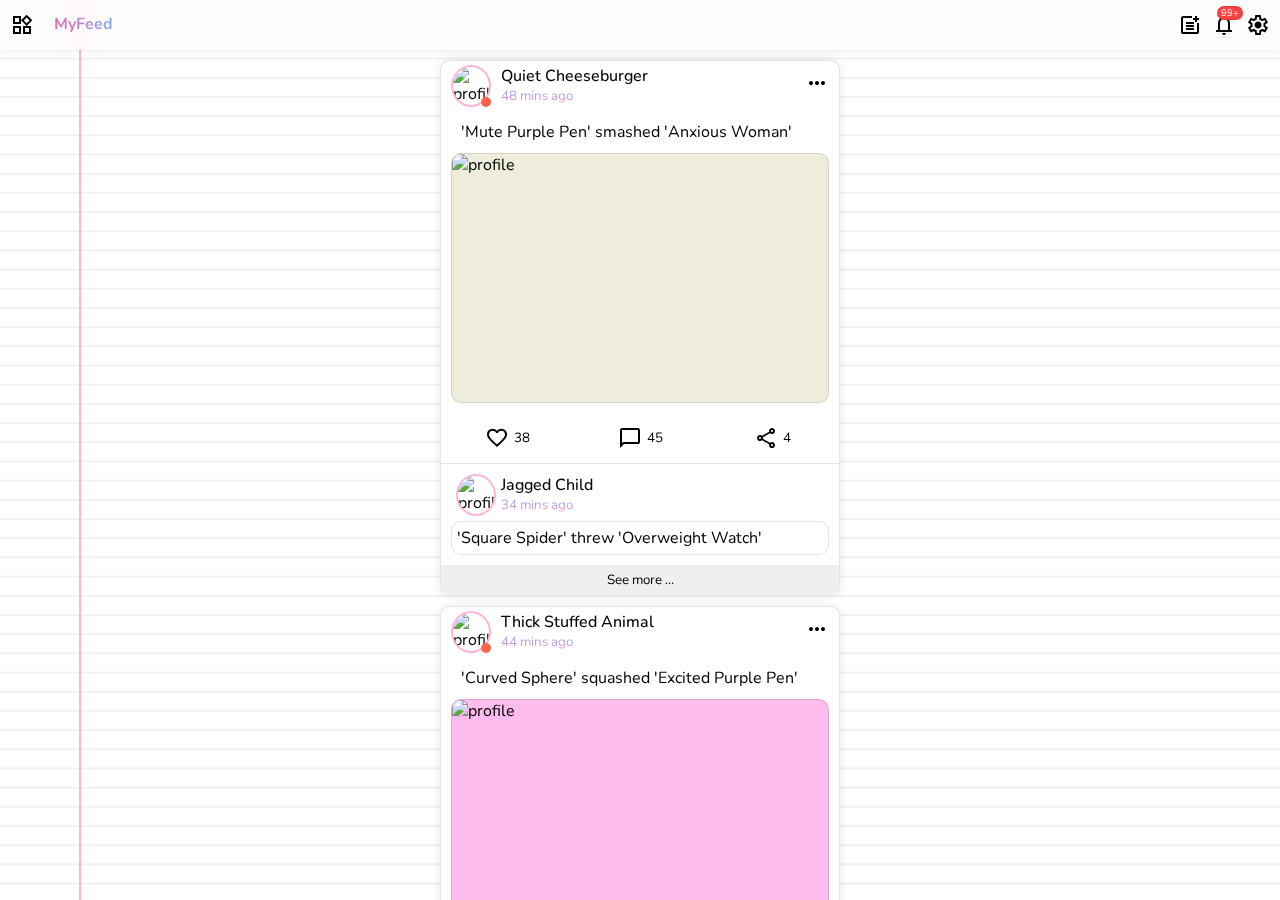
==== pages/home.html @ 2c27c767 "added setting box trail mode" ====
<!DOCTYPE html>
<html lang="en">

<head>
	<meta charset="UTF-8">
	<meta http-equiv="X-UA-Compatible" content="IE=edge">
	<meta name="viewport" content="width=device-width, initial-scale=1.0">
	<meta http-equiv="Content-Security-Policy" content="upgrade-insecure-requests">
	<title>Home</title>
	<link rel="stylesheet" href="../css/style.css">
	<link rel="stylesheet"
		href="https://fonts.googleapis.com/css2?family=Material+Symbols+Outlined:opsz,wght,FILL,GRAD@48,400,0,0" />
</head>

<body>
	<!-- Nav Bar -->
	<div class="nav">
		<div class="homeMenu">
			<span class="material-symbols-outlined menu">
				widgets
			</span>

			<a href="#">
				<h4 class="gradient-text">
					MyFeed
				</h4>
			</a>

			<!-- <input type="text" placeholder="Search here ..."> -->
		</div>

		<div class="notiSetting">
			<span class="material-symbols-outlined" title="Add New Post">
				post_add
			</span>

			<span class="material-symbols-outlined" title="Notifications">
				notifications
				<span class="noti-count">99+</span>
			</span>

			<span class="material-symbols-outlined setting-button" title="Settings">
				settings
			</span>
		</div>

		<div class="setting-box">
			<h2>Settings</h2>
			<div class="themes">
				<p>Choose Theme</p>
				<input type="radio" class="theme" name="fav_theme" value="default" checked>
				<label for="default">default</label><br>
				<input type="radio" class="theme" name="fav_theme" value="dark">
				<label for="dark">dark</label><br>
				<input type="radio" class="theme" name="fav_theme" value="monthy">
				<label for="monthy">monthy</label>
			</div>
			<div class="trails">
				<p>Choose Mouse Trail</p>
				<input type="radio" class="trail" name="fav_trail" value="none" checked>
				<label for="none">none</label><br>
				<input type="radio" class="trail" name="fav_trail" value="line">
				<label for="line">line</label><br>
				<input type="radio" class="trail" name="fav_trail" value="curly">
				<label for="curly">curly</label>
			</div>
		</div>
	</div>

	<!-- Posts -->
	<section class="post-section">
		<canvas id="myCanvas"></canvas>
	</section>

	<!-- Javascript Code Goes Here -->
	<script src="http://code.jquery.com/jquery-1.10.2.min.js"></script>
	<script src="../js/main.js"></script>
	<script src="../js/generateName.js"></script>
	<script src="../js/mouseTrail.js"></script>
</body>

</html>
---- css/style.css ----
@import url('https://fonts.googleapis.com/css2?family=Nunito&display=swap');

* {
    margin: 0;
    padding: 0;
    box-sizing: border-box;
    border: 0;
    font-family: 'Nunito', sans-serif;
    transition: .5s ease-in-out;
}
#myCanvas{
    position: fixed;
    width: 100vw;
    height: 100vh;
    background: transparent;
    pointer-events: visibleStroke;
}

body{
    background-color: var(--background);
    background-image:
    linear-gradient(90deg, transparent 79px, var(--extra-color) 79px, var(--extra-color) 81px, transparent 81px),
    linear-gradient(rgb(241, 241, 241).1em, transparent .1em);
    background-size: 100% 1.2em;
}

/* Colors */
:root {
    --background: white;
    --box-color: white;
    --extra-color: rgba(255, 182, 214, 1);
    --secondary-color: linear-gradient(45deg, rgba(255, 182, 214, 1) 0%, rgba(165, 206, 255, 1) 100%);
    --shadow-color: rgba(0, 0, 0, 0.1);
    --alert-color: rgb(255, 64, 64);
}

.gradient-text{
    background: -webkit-linear-gradient(45deg, rgb(246, 100, 163) 0%, rgb(121, 181, 255) 100%);
    -webkit-background-clip: text;
    -webkit-text-fill-color: transparent;
}

.center {
    display: flex;
    justify-content: center;
    align-items: center;
}

/* welcome section */
.welcome-section{
    display: flex;
    justify-content: center;
    align-items: center;
    flex-direction: column;
    width: 100%;
    min-height: 100vh;
    gap: 10px;
}
.title-text{
    padding: 10px;
}
.TOGETHER,.title-first-word{
    font-size: 3em;
    display: flex;
    padding: 0 20px;
    gap: 0;
    border: 1px solid var(--shadow-color);
    min-width: 160px;
    height: 75px;
    background: var(--background);
    box-shadow: 0 0 10px var(--shadow-color);
    z-index: 10;
}
.TOGETHER:hover{
    background: rgb(45, 45, 45);
    border: 1px solid transparent;
    gap: 10px;
    cursor: pointer;
}
.TO,.GET,.HER{
    text-transform: none;
}
.TOGETHER:hover .TO,.TOGETHER:hover .GET,.TOGETHER:hover .HER{
    padding: 0 5px;
    text-transform: capitalize;
}
.TOGETHER:hover .TO{
    color: blueviolet;
}
.TOGETHER:hover .GET{
    color: rgb(43, 202, 226);
}
.TOGETHER:hover .HER{
    color: rgb(244, 55, 153);
}

.title-text{
    display: flex;
    gap: 5px;
    flex-wrap: wrap;
}
.title-first-word{
    padding: 0;
}
.ani-text{
    position: relative;
    width: 100%;
    height: 100%;
    display: flex;
    justify-content: center;
    align-items: center;
    overflow: hidden;
}
.ani-text::before{
    content: '';
    opacity: 1;
    position: absolute;
    animation: ani-text-animation 15s linear infinite;
}
.ani-text:hover::before{
    animation-play-state: paused;
}
@keyframes ani-text-animation {
    0%{
        content: 'Chill';
        color: rgb(255, 48, 83);
        transform: translateX(0px);
    }
    5%{
        opacity: 1;
    }
    9%{
        transform: translateX(60px);
        opacity: 0;
    }
    10%{
        transform: translateX(-60px);
        opacity: 0;
    }
    11%{
        opacity: 1;
    }
    20%{
        content: 'Play';
        color: rgb(255, 166, 65);
        transform: translateX(0px);
    }
    25%{
        opacity: 1;
    }
    29%{
        transform: translateX(60px);
        opacity: 0;
    }
    30%{
        transform: translateX(-60px);
        opacity: 0;
    }
    31%{
        opacity: 1;
    }
    40%{
        content: 'Love';
        color: rgb(255, 240, 78);
        transform: translateX(0px);
    }
    45%{
        opacity: 1;
    }
    49%{
        transform: translateX(60px);
        opacity: 0;
    }
    50%{
        transform: translateX(-60px);
        opacity: 0;
    }
    51%{
        opacity: 1;
    }
    60%{
        content: 'Share';
        color: rgb(110, 255, 57);
        transform: translateX(0px);
    }
    65%{
        opacity: 1;
    }
    69%{
        transform: translateX(60px);
        opacity: 0;
    }
    70%{
        transform: translateX(-60px);
        opacity: 0;
    }
    71%{
        opacity: 1;
    }
    80%{
        content: 'React';
        color: rgb(72, 218, 255);
        transform: translateX(0px);
    }
    85%{
        opacity: 1;
    }
    89%{
        transform: translateX(60px);
        opacity: 0;
    }
    90%{
        transform: translateX(-60px);
        opacity: 0;
    }
    91%{
        opacity: 1;
    }
    100%{
        content: 'Chill';
        color: rgb(255, 70, 101);
        transform: translateX(0px);
    }
}

.login{
    padding: 10px;
    width: 400px;
    border: 1px solid var(--shadow-color);
    animation: popup 1s linear;
    background: var(--background);
    box-shadow: 0 0 10px var(--shadow-color);
}
@keyframes popup {
    to{
        opacity: 1;
        transform: translateY(0);
    }
    from{
        opacity: 0;
        transform: translateY(100px);
    }
}
.LSform{
    position: relative;
    display: flex;
    flex-direction: column;
    gap: 10px;
}
.LSform>*{
    padding: 10px;
    border-radius: 10px;
    width: 100%;
}
.LSform>h2{
    position: relative;
    background: -webkit-linear-gradient(90deg, rgb(255, 134, 186) 0%, rgb(120, 181, 255) 100%);
    -webkit-background-clip: text;
    -webkit-text-fill-color: transparent;
    z-index: 10;
}
.LSform>input{
    position: relative;
    border-bottom: 1px solid var(--shadow-color);
    height: 30px;
    outline: 1px solid transparent;
}
.LSform>input:hover,.LSform>input:focus{
    border-bottom: 1px solid transparent;
    outline: 1px solid var(--shadow-color);
    background: var(--shadow-color);
}
.LSform::before{
    content: '';
    position: absolute;
    width: 1px;
    height: 100%;
    background: linear-gradient(transparent,var(--extra-color),rgb(255, 50, 255),var(--extra-color),transparent);
    left: -11px;
    animation: pulse 3s linear alternate infinite;
}
.LSform>a{
    padding: 0;
}
.LSform>a>button{
    width: 100%;
    height: 30px;
    
    cursor: pointer;
}
.LSform>a>button:hover{
    background: var(--secondary-color);
}
.link{
    display: flex;
    justify-content: center;
    padding: 5px;
    text-decoration: none;
    font-size: small;
    background: -webkit-linear-gradient(90deg, rgb(255, 134, 186) 0%, rgb(120, 181, 255) 100%);
    -webkit-background-clip: text;
    -webkit-text-fill-color: transparent;
    text-shadow: 0 0 3px var(--shadow-color);
}
.link:hover{
    background: -webkit-linear-gradient(45deg, rgb(255, 31, 128) 0%, rgb(33, 133, 255)100%);
    -webkit-background-clip: text;
    -webkit-text-fill-color: transparent;
}
@keyframes pulse {
    to{
        opacity: 0.5;
    }
    from{
        opacity: 1;
    }
}

@media only screen and (max-width: 600px) {
    .title-text{
        position: absolute;
        flex-direction: column;
        top: 20px;
        width: 75%;
    }
    .TOGETHER{
        justify-content: center;
    }
    .login{
        width: 75%;
    }
}

/* Nav Bar Css Here */
.nav{
    position: fixed;
    top: 0;
    left: 0;
    width: 100%;
    height: 50px;
    box-shadow: 0 0 10px var(--shadow-color);
    z-index: 1000;
    backdrop-filter: blur(10px);
    display: flex;
    justify-content: space-between;
    align-items: center;
    padding: 0 10px;
}
.homeMenu{
    display: flex;
    gap: 20px;
}
.homeMenu input{
    border: 1px solid var(--shadow-color);
    padding: 0 10px;
    border-radius: 10px;
    outline: 1px solid transparent;
}
.homeMenu input:focus{
    border: 1px solid transparent;
    outline: 1.5px solid var(--extra-color);
}
.homeMenu a{
    text-decoration: none;
}
.menu{
    cursor: pointer;
}
.notiSetting{
    display: flex;
    gap: 10px;
}
.notiSetting>span{
    cursor: pointer;
    position: relative;
}
.noti-count{
    position: absolute;
    top: -7px;
    right: -7px;
    font-size: 0.4em;
    background: var(--alert-color);
    display: flex;
    justify-content: center;
    align-items: center;
    padding: 1px 3px;
    border: 1px solid var(--shadow-color);
    border-radius: 8px;
    color: var(--background);
}

/* Post Codes */
.post-section {
    position: relative;
    width: 100vw;
    height: 100vh;
    gap: 10px;
    padding: 60px 20px;
    overflow: hidden;
    overflow-y: scroll;

    display: flex;
    align-items: center;
    flex-direction: column;
}
.post-section::-webkit-scrollbar{
    display: none;
}

.post {
    background: var(--background);
    position: relative;
    width: 400px;
    box-shadow: 0 0 10px var(--shadow-color);
    border-radius: 10px;
    opacity: 0;
    transform: translateX(-100px);
    border: 1px solid var(--shadow-color);

    display: flex;
    justify-content: center;
    align-items: center;
    flex-direction: column;
}
.post:hover{
    box-shadow: -25px 25px 20px var(--shadow-color);
}
.post.show{
    opacity: 1;
    transform: translateX(0);
}

.post-body,
.post-head,
.post-foot {
    width: 100%;
}

.post-head,
.post-foot {
    height: 50px;
    background: var(--secondary-color);
}

.post-head {
    display: flex;
    justify-content: space-between;
    padding: 5px 10px;
    align-items: center;
    background: var(--background);
    border-radius: 10px 10px 0 0;
}

.post-option {
    position: absolute;
    top: 0;
    right: 0;
    padding: 10px;
}

.post-option-box {
    position: absolute;
    background: var(--background);
    right: 0;
    top: 0px;
    padding: 10px;
    border-left: 1px solid var(--shadow-color);
    border-bottom: 1px solid var(--shadow-color);
    border-radius: 0 10px 0 10px;

    display: flex;
    gap: 2px;
    flex-direction: column;

    transform-origin: top right;
    transform: scale(0);
}

.post-option:hover .post-option-box {
    transform: scale(1);
}

.post-option-box>p {
    display: flex;
    align-items: center;
    border: 1px solid transparent;
    padding: 3px 10px;
    gap: 5px;
    border-radius: 10px;
    font-size: 0.9em;
}

.post-option-box>p:hover {
    cursor: pointer;
    border: 1px solid var(--extra-color);
    background: var(--extra-color);
}

.post-user-info {
    position: relative;
    display: flex;
    gap: 5px;
}

.profile {
    width: 40px;
    aspect-ratio: 1/1;
    border: 2px solid var(--extra-color);
    border-radius: 50%;
    background: var(--background);
}

.post-head>.post-user-info>.active {
    position: absolute;
    width: 10px;
    height: 10px;
    background: grey;
    border-radius: 10px;
    bottom: 0;
    left: 30px;
}

.post-head>.post-user-info>.active.yes {
    background: greenyellow;
}

.post-head>.post-user-info>.active.no {
    background: tomato;
}

.post-username-box {
    padding: 0 5px;
}

.post-username-box>p:nth-child(1) {
    font-weight: 500;
}

.post-username-box>p:nth-child(2) {
    font-size: smaller;
    background: -webkit-linear-gradient(90deg, rgb(255, 134, 186) 0%, rgb(120, 181, 255) 100%);
    -webkit-background-clip: text;
    -webkit-text-fill-color: transparent;
}

.post-body {
    display: flex;
    padding: 10px;
    min-height: 250px;
    flex-direction: column;
    gap: 10px;
}
.post-body>p{
    padding: 0 10px;
}

.post-body img {
    background: var(--iColor);
    width: 100%;
    height: 250px;
    border: 1px solid var(--shadow-color);
    border-radius: 10px;
}

.post-foot {
    display: flex;
    background: transparent;
    justify-content: space-evenly;
    align-items: center;
    overflow: hidden;
}

.post-foot>button,.post-foot>div {
    width: 100%;
    height: 100%;
    background: transparent;
    color: black;
    font-size: smaller;

    display: flex;
    justify-content: center;
    align-items: center;
    gap: 5px;
    transition: 0.5s ease-in-out;
}

.post-foot>button:hover {
    cursor: pointer;
    background: var(--shadow-color);
}

.post-foot>button:nth-child(1):focus {
    cursor: pointer;
    background: var(--extra-color);
}

/* comment */
.comments{
    width: 100%;
}
.comment{
    display: flex;
    flex-direction: column;
    padding: 5px 10px 10px 10px;
    border-top: 1px solid var(--shadow-color);
}
.comment-content{
    padding: 5px;
    border-radius: 10px;
    border: 1px solid var(--shadow-color);
}
.comment-username-box{
    display: flex;
    padding: 5px;
}
.comment-username-box>img{
    width: 40px;
    border-radius: 50%;
    background: var(--background);
}
.comment-box{
    position: absolute;
    width: 100%;
    height: 50px;
    display: flex;
    justify-content: space-between;
    align-items: center;
    padding: 10px;
    background: var(--background);

    transform-origin: right;
    opacity: 0;
    transform: scaleX(0) scaleY(0);
}
.comment-button:hover .comment-box,.comment-button:focus .comment-box{
    opacity: 1;
    transform: scaleX(1) scaleY(1);
}
.comment-box>textarea{
    border: 1px solid var(--shadow-color);
    padding: 0 3px;
    resize: none;
    border-radius: 5px;
}
.comment-box>button{
    cursor: pointer;
    width: 35px;
    height: 35px;
    background: var(--background);
}
.seemore{
    cursor: pointer;
    height: 30px;
    width: 100%;
    border-radius: 0 0 10px 10px;
}
.seemore:hover{
    background: var(--shadow-color);
}

@media only screen and (max-width: 600px) {
    .post{
        width: 100%;
    }
}

.post:last-child{
    /* background: green; */
}

/* setting box */
.setting-box{
    position: absolute;
    right: 5px;
    top: 55px;
    background: var(--shadow-color);
    border: 1px solid var(--shadow-color);
    border-radius: 10px;
    padding: 10px;
    width: 300px;

    display: flex;
    flex-direction: column;
    gap: 10px;

    transform: translateX(350px);
}
.setting-box.show{
    transform: translateX(0);
}
.setting-box>*{
    background: var(--background);
    border: 1px solid var(--shadow-color);
    padding: 10px;
    border-radius: 10px;
}
.setting-box>*>p{
    border-bottom: 1px solid var(--shadow-color);
    padding-bottom: 5px;
    margin-bottom: 5px;
}
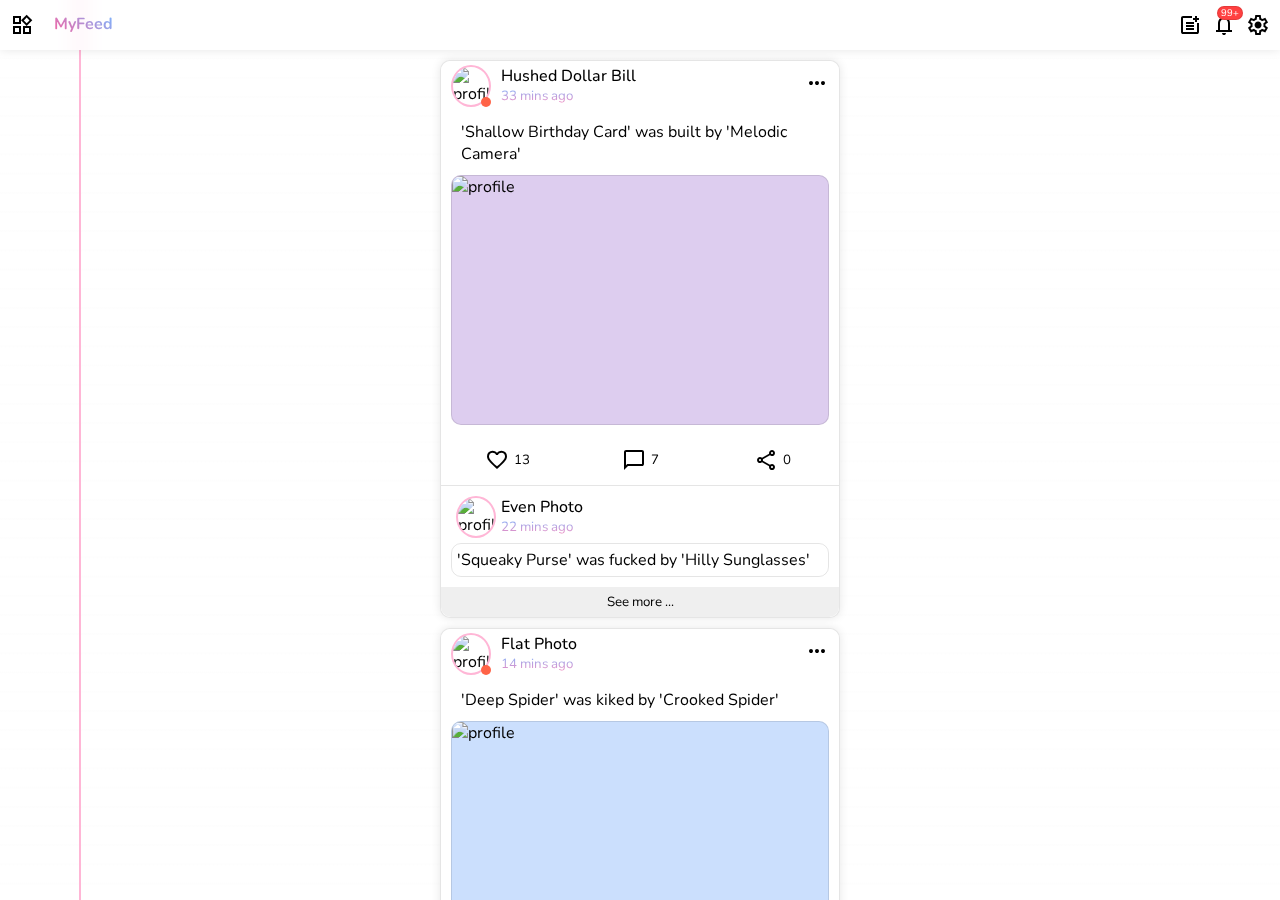
==== commit 2c40c5ec: "added theme" ====
--- a/pages/home.html
+++ b/pages/home.html
@@ -57,12 +57,6 @@
 			</div>
 			<div class="trails">
 				<p>Choose Mouse Trail</p>
-				<input type="radio" class="trail" name="fav_trail" value="none" checked>
-				<label for="none">none</label><br>
-				<input type="radio" class="trail" name="fav_trail" value="line">
-				<label for="line">line</label><br>
-				<input type="radio" class="trail" name="fav_trail" value="curly">
-				<label for="curly">curly</label>
 			</div>
 		</div>
 	</div>
--- a/css/style.css
+++ b/css/style.css
@@ -7,6 +7,7 @@
     border: 0;
     font-family: 'Nunito', sans-serif;
     transition: .5s ease-in-out;
+    color: var(--text-color);
 }
 #myCanvas{
     position: fixed;
@@ -20,7 +21,7 @@
     background-color: var(--background);
     background-image:
     linear-gradient(90deg, transparent 79px, var(--extra-color) 79px, var(--extra-color) 81px, transparent 81px),
-    linear-gradient(rgb(241, 241, 241).1em, transparent .1em);
+    linear-gradient(rgba(241, 241, 241, 0.1).1em, transparent .1em);
     background-size: 100% 1.2em;
 }
 
@@ -31,6 +32,37 @@
     --extra-color: rgba(255, 182, 214, 1);
     --secondary-color: linear-gradient(45deg, rgba(255, 182, 214, 1) 0%, rgba(165, 206, 255, 1) 100%);
     --shadow-color: rgba(0, 0, 0, 0.1);
+    --text-color: black;
+    --alert-color: rgb(255, 64, 64);
+}
+
+.default{
+    --background: white;
+    --box-color: white;
+    --extra-color: rgba(255, 182, 214, 1);
+    --secondary-color: linear-gradient(45deg, rgba(255, 182, 214, 1) 0%, rgba(165, 206, 255, 1) 100%);
+    --shadow-color: rgba(0, 0, 0, 0.1);
+    --text-color: black;
+    --alert-color: rgb(255, 64, 64);
+}
+
+.dark{
+    --background: rgb(30, 30, 30);
+    --box-color: rgb(30, 30, 30);
+    --extra-color: rgb(255, 98, 231);
+    --secondary-color: linear-gradient(45deg, rgb(255, 120, 178) 0%, rgba(113, 177, 255) 100%);
+    --shadow-color: rgba(186, 186, 186, 0.1);
+    --text-color: rgb(232, 232, 232);
+    --alert-color: rgb(255, 64, 64);
+}
+
+.monthy{
+    --background: white;
+    --box-color: white;
+    --extra-color: rgba(255, 182, 214, 1);
+    --secondary-color: linear-gradient(45deg, rgba(255, 182, 214, 1) 0%, rgba(165, 206, 255, 1) 100%);
+    --shadow-color: rgba(0, 0, 0, 0.1);
+    --text-color: black;
     --alert-color: rgb(255, 64, 64);
 }
 
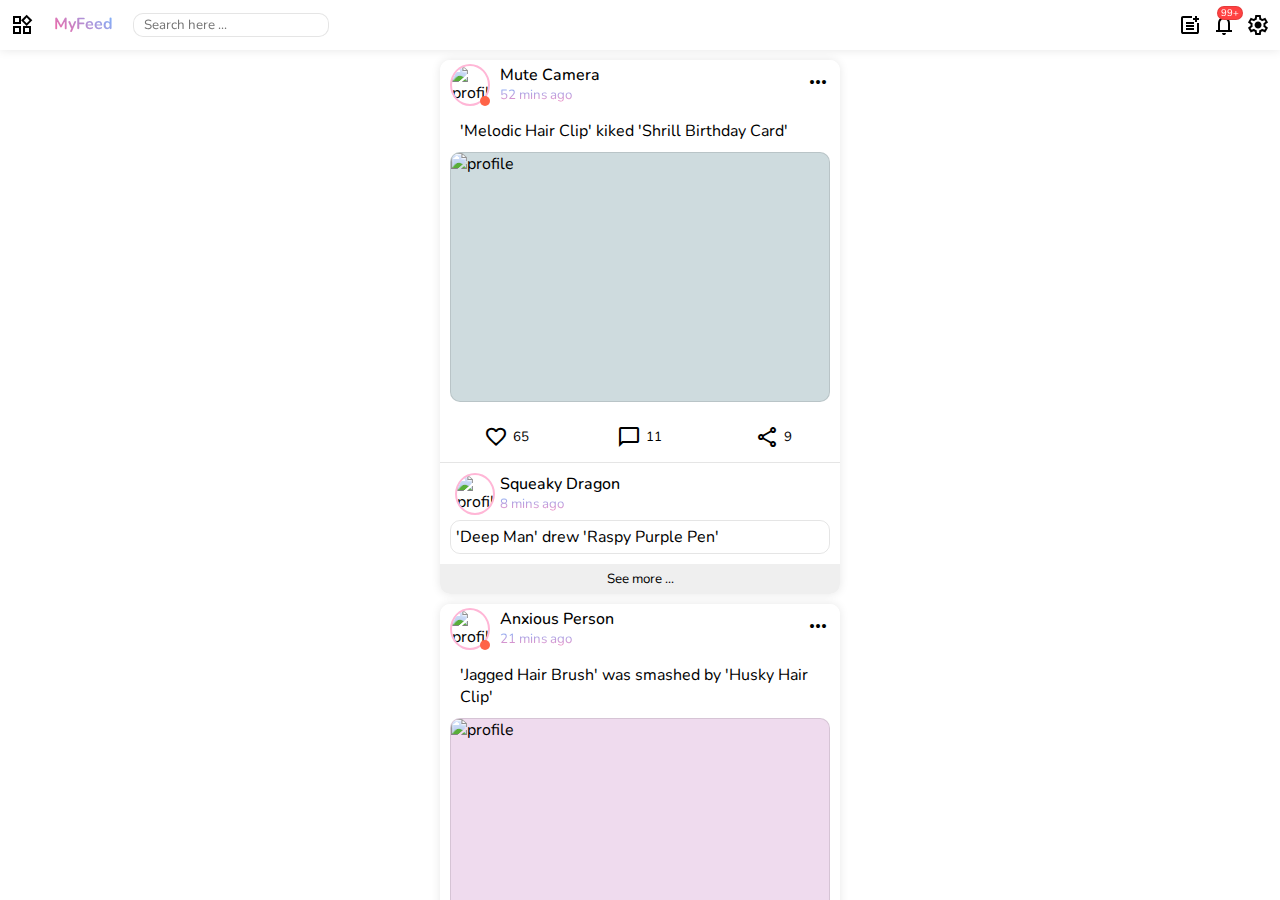
==== commit df4df602: "Update" ====
--- a/pages/home.html
+++ b/pages/home.html
@@ -1,17 +1,13 @@
 <!DOCTYPE html>
 <html lang="en">
-
 <head>
 	<meta charset="UTF-8">
 	<meta http-equiv="X-UA-Compatible" content="IE=edge">
 	<meta name="viewport" content="width=device-width, initial-scale=1.0">
-	<meta http-equiv="Content-Security-Policy" content="upgrade-insecure-requests">
-	<title>Home</title>
+	<title>Index</title>
 	<link rel="stylesheet" href="../css/style.css">
-	<link rel="stylesheet"
-		href="https://fonts.googleapis.com/css2?family=Material+Symbols+Outlined:opsz,wght,FILL,GRAD@48,400,0,0" />
+	<link rel="stylesheet" href="https://fonts.googleapis.com/css2?family=Material+Symbols+Outlined:opsz,wght,FILL,GRAD@48,400,0,0" />
 </head>
-
 <body>
 	<!-- Nav Bar -->
 	<div class="nav">
@@ -26,7 +22,7 @@
 				</h4>
 			</a>
 
-			<!-- <input type="text" placeholder="Search here ..."> -->
+			<input type="text" placeholder="Search here ...">
 		</div>
 
 		<div class="notiSetting">
@@ -39,38 +35,19 @@
 				<span class="noti-count">99+</span>
 			</span>
 
-			<span class="material-symbols-outlined setting-button" title="Settings">
+			<span class="material-symbols-outlined" title="Settings">
 				settings
 			</span>
 		</div>
-
-		<div class="setting-box">
-			<h2>Settings</h2>
-			<div class="themes">
-				<p>Choose Theme</p>
-				<input type="radio" class="theme" name="fav_theme" value="default" checked>
-				<label for="default">default</label><br>
-				<input type="radio" class="theme" name="fav_theme" value="dark">
-				<label for="dark">dark</label><br>
-				<input type="radio" class="theme" name="fav_theme" value="monthy">
-				<label for="monthy">monthy</label>
-			</div>
-			<div class="trails">
-				<p>Choose Mouse Trail</p>
-			</div>
-		</div>
 	</div>
-
+	
 	<!-- Posts -->
 	<section class="post-section">
-		<canvas id="myCanvas"></canvas>
 	</section>
 
 	<!-- Javascript Code Goes Here -->
 	<script src="http://code.jquery.com/jquery-1.10.2.min.js"></script>
 	<script src="../js/main.js"></script>
 	<script src="../js/generateName.js"></script>
-	<script src="../js/mouseTrail.js"></script>
 </body>
-
 </html>--- a/css/style.css
+++ b/css/style.css
@@ -7,22 +7,6 @@
     border: 0;
     font-family: 'Nunito', sans-serif;
     transition: .5s ease-in-out;
-    color: var(--text-color);
-}
-#myCanvas{
-    position: fixed;
-    width: 100vw;
-    height: 100vh;
-    background: transparent;
-    pointer-events: visibleStroke;
-}
-
-body{
-    background-color: var(--background);
-    background-image:
-    linear-gradient(90deg, transparent 79px, var(--extra-color) 79px, var(--extra-color) 81px, transparent 81px),
-    linear-gradient(rgba(241, 241, 241, 0.1).1em, transparent .1em);
-    background-size: 100% 1.2em;
 }
 
 /* Colors */
@@ -32,38 +16,7 @@
     --extra-color: rgba(255, 182, 214, 1);
     --secondary-color: linear-gradient(45deg, rgba(255, 182, 214, 1) 0%, rgba(165, 206, 255, 1) 100%);
     --shadow-color: rgba(0, 0, 0, 0.1);
-    --text-color: black;
-    --alert-color: rgb(255, 64, 64);
-}
-
-.default{
-    --background: white;
-    --box-color: white;
-    --extra-color: rgba(255, 182, 214, 1);
-    --secondary-color: linear-gradient(45deg, rgba(255, 182, 214, 1) 0%, rgba(165, 206, 255, 1) 100%);
-    --shadow-color: rgba(0, 0, 0, 0.1);
-    --text-color: black;
-    --alert-color: rgb(255, 64, 64);
-}
-
-.dark{
-    --background: rgb(30, 30, 30);
-    --box-color: rgb(30, 30, 30);
-    --extra-color: rgb(255, 98, 231);
-    --secondary-color: linear-gradient(45deg, rgb(255, 120, 178) 0%, rgba(113, 177, 255) 100%);
-    --shadow-color: rgba(186, 186, 186, 0.1);
-    --text-color: rgb(232, 232, 232);
-    --alert-color: rgb(255, 64, 64);
-}
-
-.monthy{
-    --background: white;
-    --box-color: white;
-    --extra-color: rgba(255, 182, 214, 1);
-    --secondary-color: linear-gradient(45deg, rgba(255, 182, 214, 1) 0%, rgba(165, 206, 255, 1) 100%);
-    --shadow-color: rgba(0, 0, 0, 0.1);
-    --text-color: black;
-    --alert-color: rgb(255, 64, 64);
+    --alert-color: rgb(255, 65, 65);
 }
 
 .gradient-text{
@@ -76,291 +29,6 @@
     display: flex;
     justify-content: center;
     align-items: center;
-}
-
-/* welcome section */
-.welcome-section{
-    display: flex;
-    justify-content: center;
-    align-items: center;
-    flex-direction: column;
-    width: 100%;
-    min-height: 100vh;
-    gap: 10px;
-}
-.title-text{
-    padding: 10px;
-}
-.TOGETHER,.title-first-word{
-    font-size: 3em;
-    display: flex;
-    padding: 0 20px;
-    gap: 0;
-    border: 1px solid var(--shadow-color);
-    min-width: 160px;
-    height: 75px;
-    background: var(--background);
-    box-shadow: 0 0 10px var(--shadow-color);
-    z-index: 10;
-}
-.TOGETHER:hover{
-    background: rgb(45, 45, 45);
-    border: 1px solid transparent;
-    gap: 10px;
-    cursor: pointer;
-}
-.TO,.GET,.HER{
-    text-transform: none;
-}
-.TOGETHER:hover .TO,.TOGETHER:hover .GET,.TOGETHER:hover .HER{
-    padding: 0 5px;
-    text-transform: capitalize;
-}
-.TOGETHER:hover .TO{
-    color: blueviolet;
-}
-.TOGETHER:hover .GET{
-    color: rgb(43, 202, 226);
-}
-.TOGETHER:hover .HER{
-    color: rgb(244, 55, 153);
-}
-
-.title-text{
-    display: flex;
-    gap: 5px;
-    flex-wrap: wrap;
-}
-.title-first-word{
-    padding: 0;
-}
-.ani-text{
-    position: relative;
-    width: 100%;
-    height: 100%;
-    display: flex;
-    justify-content: center;
-    align-items: center;
-    overflow: hidden;
-}
-.ani-text::before{
-    content: '';
-    opacity: 1;
-    position: absolute;
-    animation: ani-text-animation 15s linear infinite;
-}
-.ani-text:hover::before{
-    animation-play-state: paused;
-}
-@keyframes ani-text-animation {
-    0%{
-        content: 'Chill';
-        color: rgb(255, 48, 83);
-        transform: translateX(0px);
-    }
-    5%{
-        opacity: 1;
-    }
-    9%{
-        transform: translateX(60px);
-        opacity: 0;
-    }
-    10%{
-        transform: translateX(-60px);
-        opacity: 0;
-    }
-    11%{
-        opacity: 1;
-    }
-    20%{
-        content: 'Play';
-        color: rgb(255, 166, 65);
-        transform: translateX(0px);
-    }
-    25%{
-        opacity: 1;
-    }
-    29%{
-        transform: translateX(60px);
-        opacity: 0;
-    }
-    30%{
-        transform: translateX(-60px);
-        opacity: 0;
-    }
-    31%{
-        opacity: 1;
-    }
-    40%{
-        content: 'Love';
-        color: rgb(255, 240, 78);
-        transform: translateX(0px);
-    }
-    45%{
-        opacity: 1;
-    }
-    49%{
-        transform: translateX(60px);
-        opacity: 0;
-    }
-    50%{
-        transform: translateX(-60px);
-        opacity: 0;
-    }
-    51%{
-        opacity: 1;
-    }
-    60%{
-        content: 'Share';
-        color: rgb(110, 255, 57);
-        transform: translateX(0px);
-    }
-    65%{
-        opacity: 1;
-    }
-    69%{
-        transform: translateX(60px);
-        opacity: 0;
-    }
-    70%{
-        transform: translateX(-60px);
-        opacity: 0;
-    }
-    71%{
-        opacity: 1;
-    }
-    80%{
-        content: 'React';
-        color: rgb(72, 218, 255);
-        transform: translateX(0px);
-    }
-    85%{
-        opacity: 1;
-    }
-    89%{
-        transform: translateX(60px);
-        opacity: 0;
-    }
-    90%{
-        transform: translateX(-60px);
-        opacity: 0;
-    }
-    91%{
-        opacity: 1;
-    }
-    100%{
-        content: 'Chill';
-        color: rgb(255, 70, 101);
-        transform: translateX(0px);
-    }
-}
-
-.login{
-    padding: 10px;
-    width: 400px;
-    border: 1px solid var(--shadow-color);
-    animation: popup 1s linear;
-    background: var(--background);
-    box-shadow: 0 0 10px var(--shadow-color);
-}
-@keyframes popup {
-    to{
-        opacity: 1;
-        transform: translateY(0);
-    }
-    from{
-        opacity: 0;
-        transform: translateY(100px);
-    }
-}
-.LSform{
-    position: relative;
-    display: flex;
-    flex-direction: column;
-    gap: 10px;
-}
-.LSform>*{
-    padding: 10px;
-    border-radius: 10px;
-    width: 100%;
-}
-.LSform>h2{
-    position: relative;
-    background: -webkit-linear-gradient(90deg, rgb(255, 134, 186) 0%, rgb(120, 181, 255) 100%);
-    -webkit-background-clip: text;
-    -webkit-text-fill-color: transparent;
-    z-index: 10;
-}
-.LSform>input{
-    position: relative;
-    border-bottom: 1px solid var(--shadow-color);
-    height: 30px;
-    outline: 1px solid transparent;
-}
-.LSform>input:hover,.LSform>input:focus{
-    border-bottom: 1px solid transparent;
-    outline: 1px solid var(--shadow-color);
-    background: var(--shadow-color);
-}
-.LSform::before{
-    content: '';
-    position: absolute;
-    width: 1px;
-    height: 100%;
-    background: linear-gradient(transparent,var(--extra-color),rgb(255, 50, 255),var(--extra-color),transparent);
-    left: -11px;
-    animation: pulse 3s linear alternate infinite;
-}
-.LSform>a{
-    padding: 0;
-}
-.LSform>a>button{
-    width: 100%;
-    height: 30px;
-    
-    cursor: pointer;
-}
-.LSform>a>button:hover{
-    background: var(--secondary-color);
-}
-.link{
-    display: flex;
-    justify-content: center;
-    padding: 5px;
-    text-decoration: none;
-    font-size: small;
-    background: -webkit-linear-gradient(90deg, rgb(255, 134, 186) 0%, rgb(120, 181, 255) 100%);
-    -webkit-background-clip: text;
-    -webkit-text-fill-color: transparent;
-    text-shadow: 0 0 3px var(--shadow-color);
-}
-.link:hover{
-    background: -webkit-linear-gradient(45deg, rgb(255, 31, 128) 0%, rgb(33, 133, 255)100%);
-    -webkit-background-clip: text;
-    -webkit-text-fill-color: transparent;
-}
-@keyframes pulse {
-    to{
-        opacity: 0.5;
-    }
-    from{
-        opacity: 1;
-    }
-}
-
-@media only screen and (max-width: 600px) {
-    .title-text{
-        position: absolute;
-        flex-direction: column;
-        top: 20px;
-        width: 75%;
-    }
-    .TOGETHER{
-        justify-content: center;
-    }
-    .login{
-        width: 75%;
-    }
 }
 
 /* Nav Bar Css Here */
@@ -426,6 +94,7 @@
     position: relative;
     width: 100vw;
     height: 100vh;
+    background: var(--background);
     gap: 10px;
     padding: 60px 20px;
     overflow: hidden;
@@ -440,14 +109,12 @@
 }
 
 .post {
-    background: var(--background);
     position: relative;
     width: 400px;
     box-shadow: 0 0 10px var(--shadow-color);
     border-radius: 10px;
     opacity: 0;
     transform: translateX(-100px);
-    border: 1px solid var(--shadow-color);
 
     display: flex;
     justify-content: center;
@@ -698,36 +365,4 @@
 
 .post:last-child{
     /* background: green; */
-}
-
-/* setting box */
-.setting-box{
-    position: absolute;
-    right: 5px;
-    top: 55px;
-    background: var(--shadow-color);
-    border: 1px solid var(--shadow-color);
-    border-radius: 10px;
-    padding: 10px;
-    width: 300px;
-
-    display: flex;
-    flex-direction: column;
-    gap: 10px;
-
-    transform: translateX(350px);
-}
-.setting-box.show{
-    transform: translateX(0);
-}
-.setting-box>*{
-    background: var(--background);
-    border: 1px solid var(--shadow-color);
-    padding: 10px;
-    border-radius: 10px;
-}
-.setting-box>*>p{
-    border-bottom: 1px solid var(--shadow-color);
-    padding-bottom: 5px;
-    margin-bottom: 5px;
 }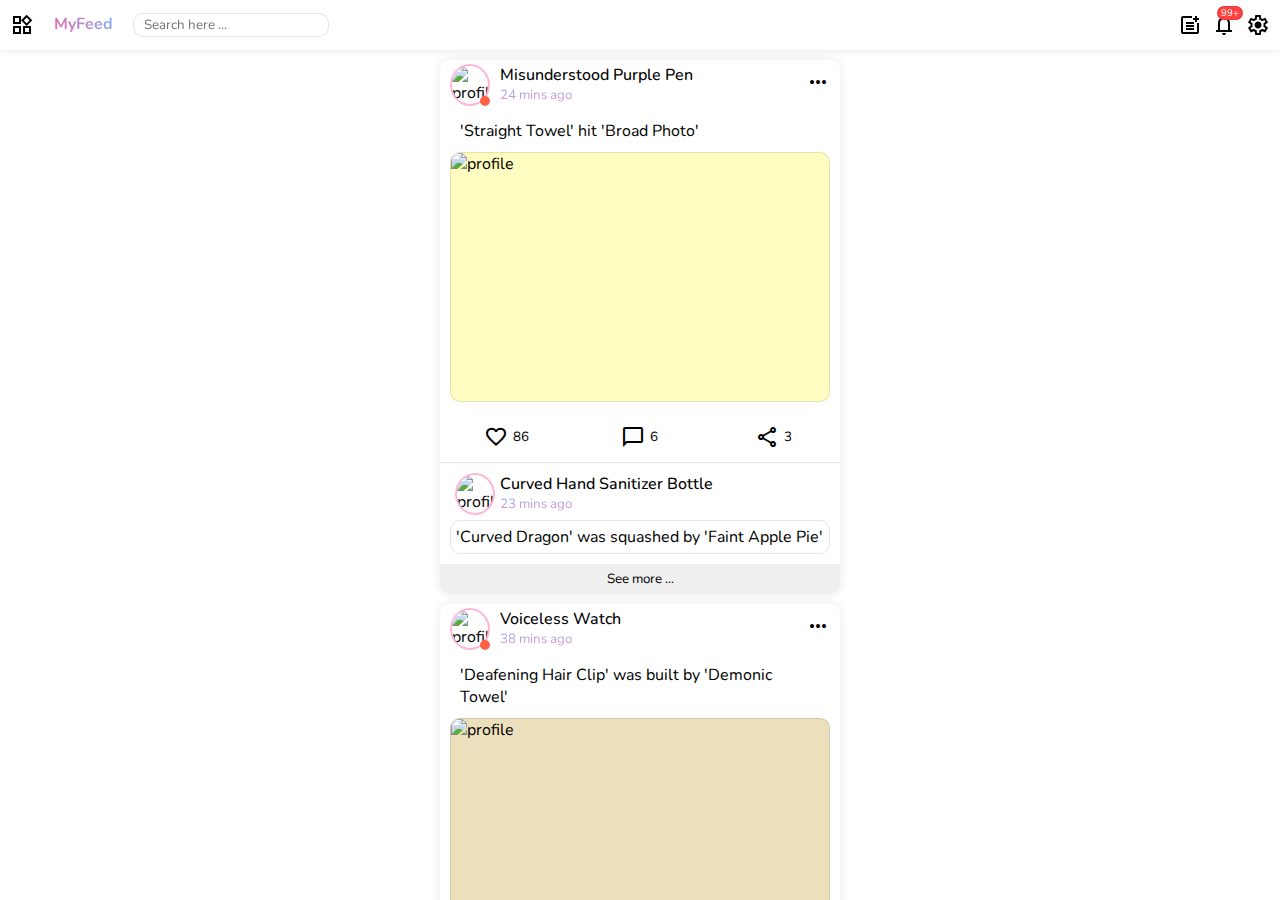
==== commit 3984a530: "Update home.html" ====
--- a/pages/home.html
+++ b/pages/home.html
@@ -4,6 +4,7 @@
 	<meta charset="UTF-8">
 	<meta http-equiv="X-UA-Compatible" content="IE=edge">
 	<meta name="viewport" content="width=device-width, initial-scale=1.0">
+	<meta http-equiv="Content-Security-Policy" content="upgrade-insecure-requests">
 	<title>Index</title>
 	<link rel="stylesheet" href="../css/style.css">
 	<link rel="stylesheet" href="https://fonts.googleapis.com/css2?family=Material+Symbols+Outlined:opsz,wght,FILL,GRAD@48,400,0,0" />
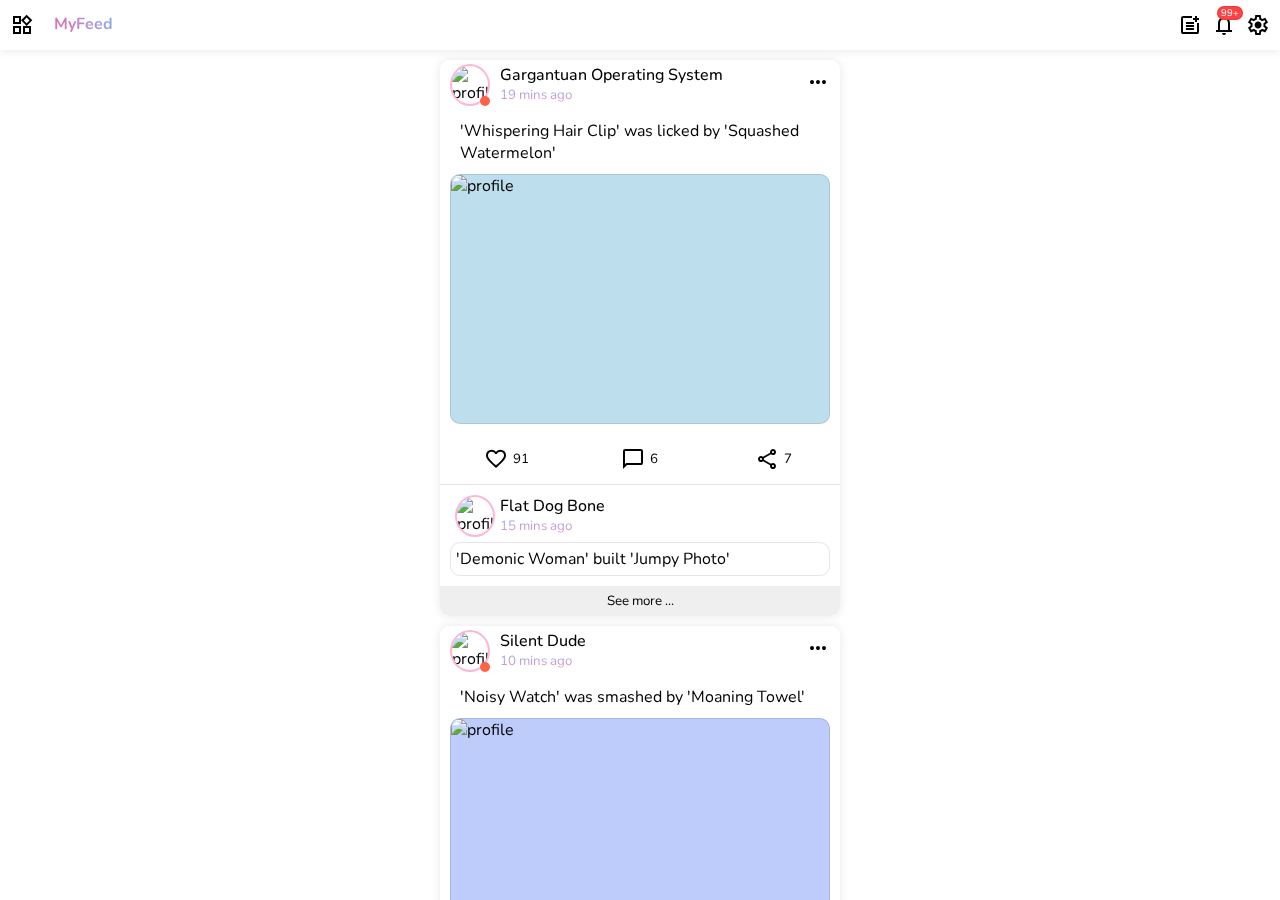
==== commit 7bd17028: "Added Mouse Trail effect" ====
--- a/pages/home.html
+++ b/pages/home.html
@@ -23,7 +23,7 @@
 				</h4>
 			</a>
 
-			<input type="text" placeholder="Search here ...">
+			<!-- <input type="text" placeholder="Search here ..."> -->
 		</div>
 
 		<div class="notiSetting">
@@ -44,11 +44,13 @@
 	
 	<!-- Posts -->
 	<section class="post-section">
+		<canvas id="myCanvas"></canvas>
 	</section>
 
 	<!-- Javascript Code Goes Here -->
 	<script src="http://code.jquery.com/jquery-1.10.2.min.js"></script>
 	<script src="../js/main.js"></script>
 	<script src="../js/generateName.js"></script>
+	<script src="../js/mouseTrail.js"></script>
 </body>
 </html>--- a/css/style.css
+++ b/css/style.css
@@ -7,6 +7,13 @@
     border: 0;
     font-family: 'Nunito', sans-serif;
     transition: .5s ease-in-out;
+}
+#myCanvas{
+    position: fixed;
+    width: 100vw;
+    height: 100vh;
+    background: transparent;
+    pointer-events: visibleStroke;
 }
 
 /* Colors */
